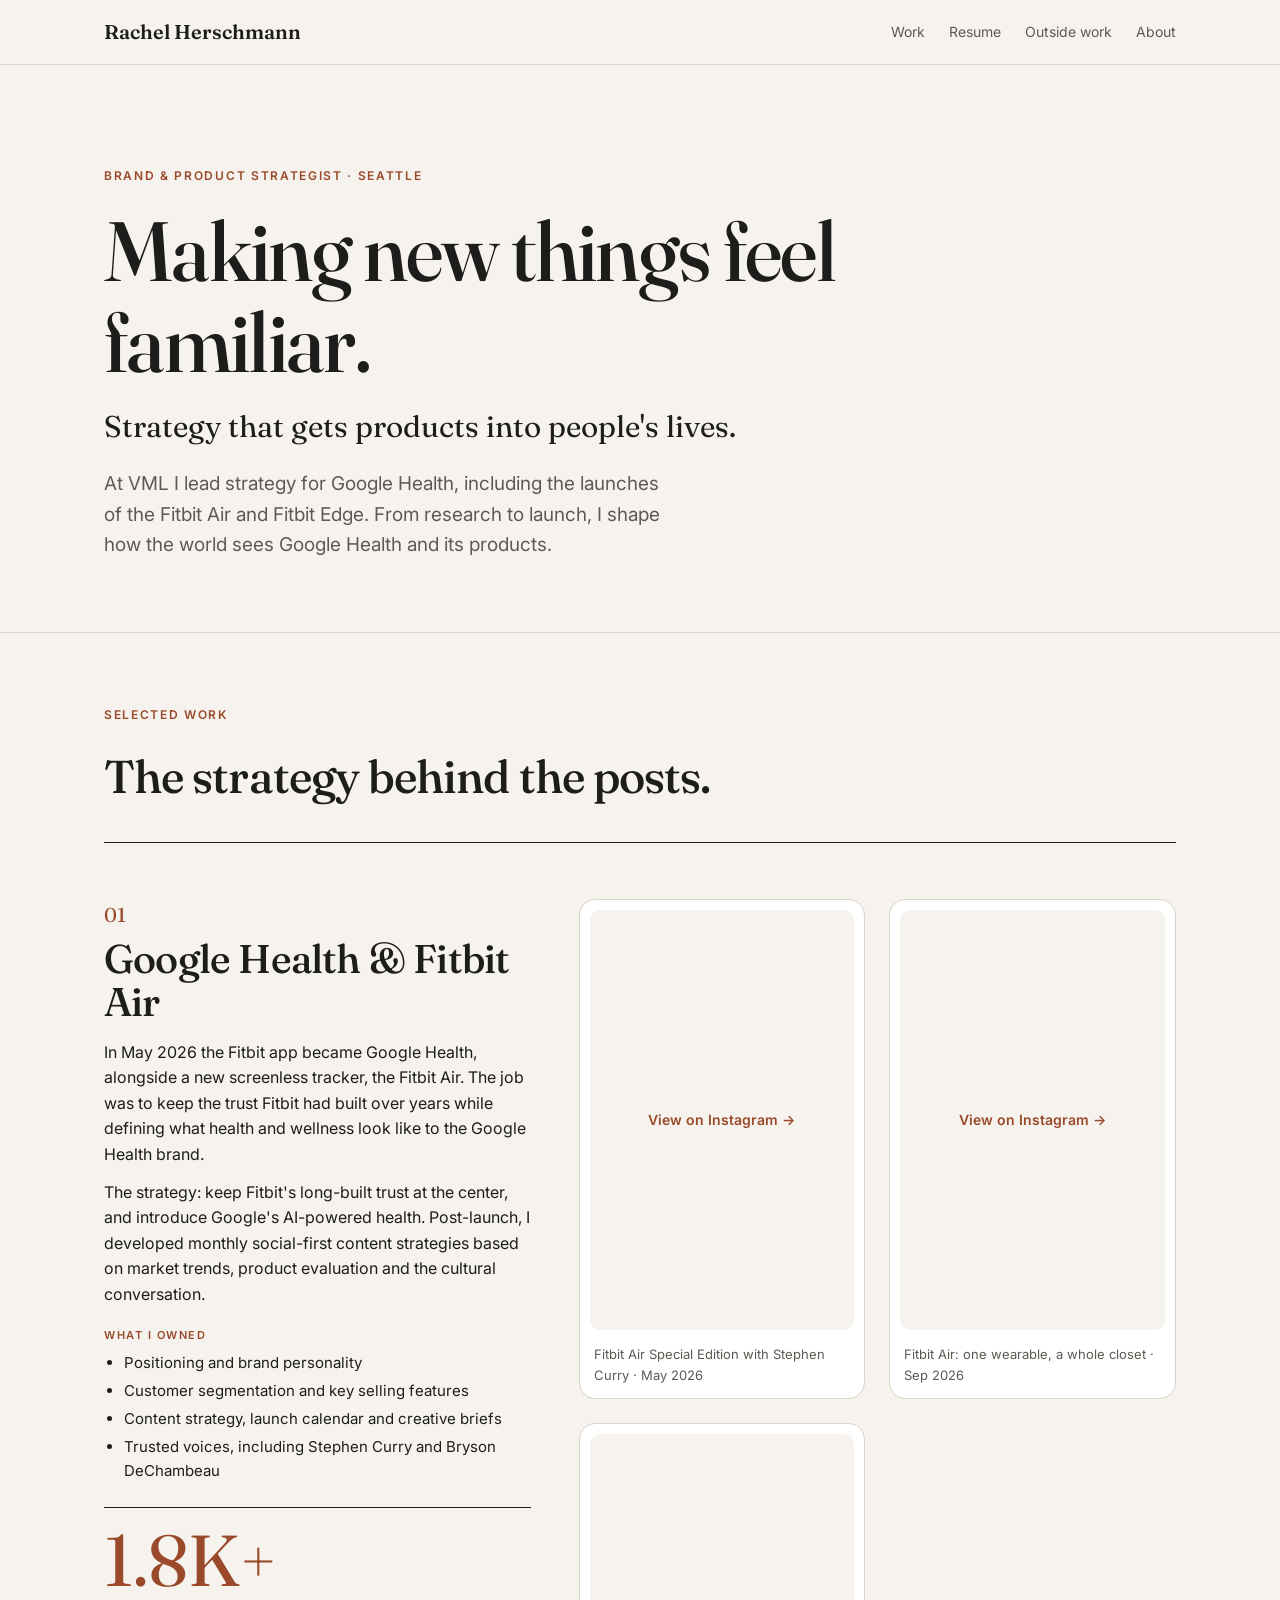
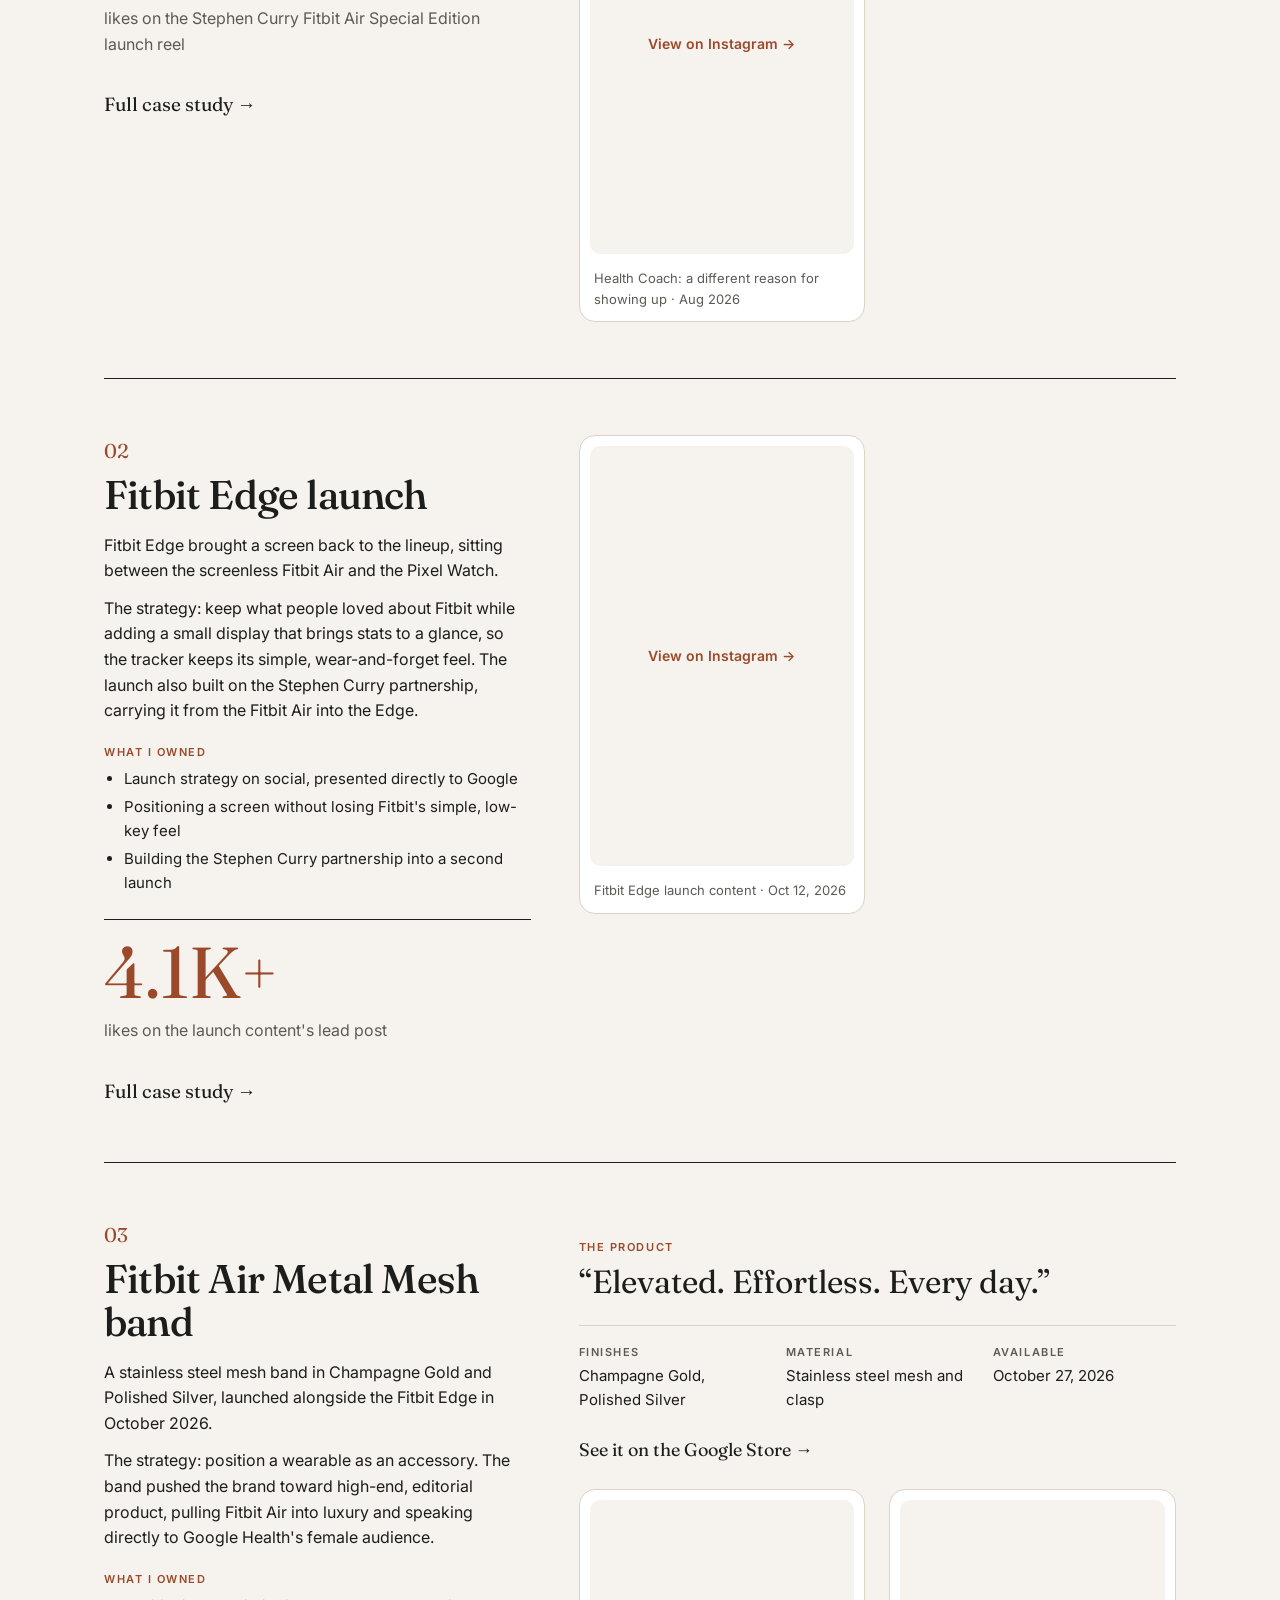
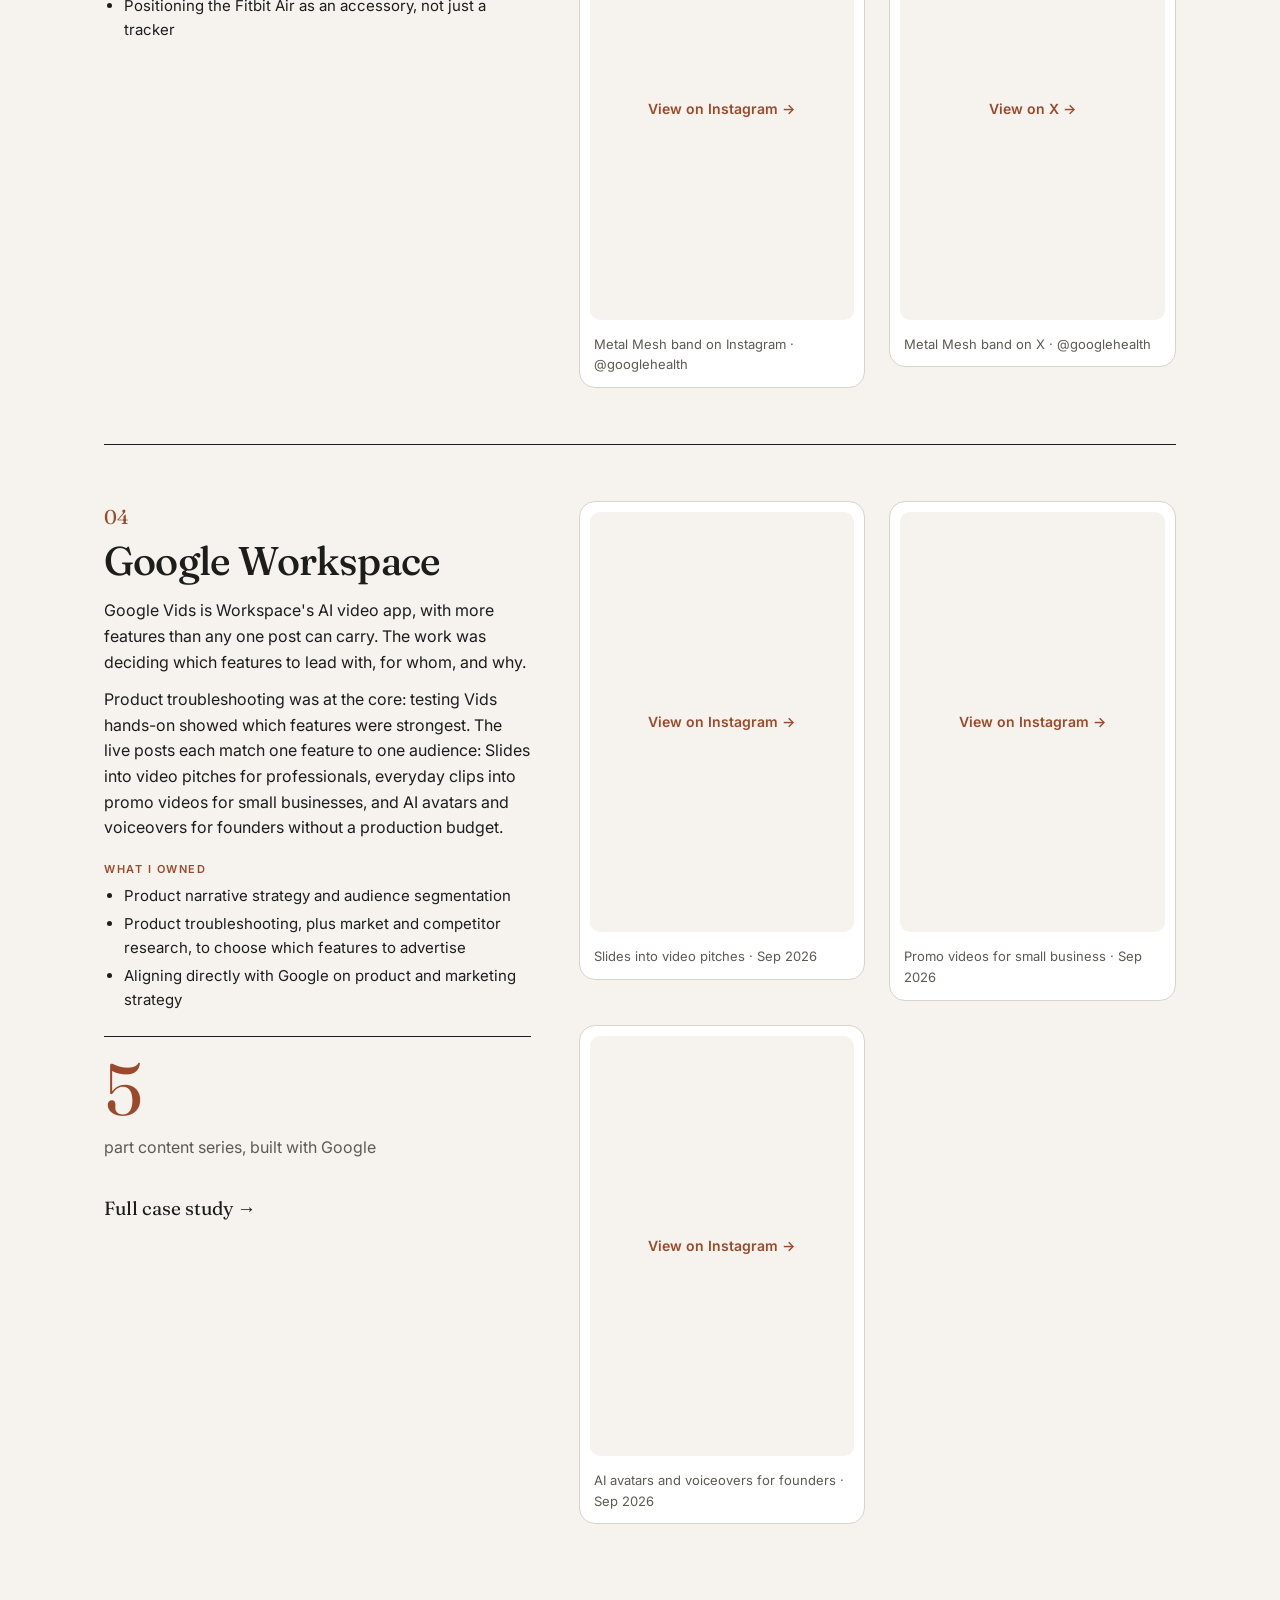
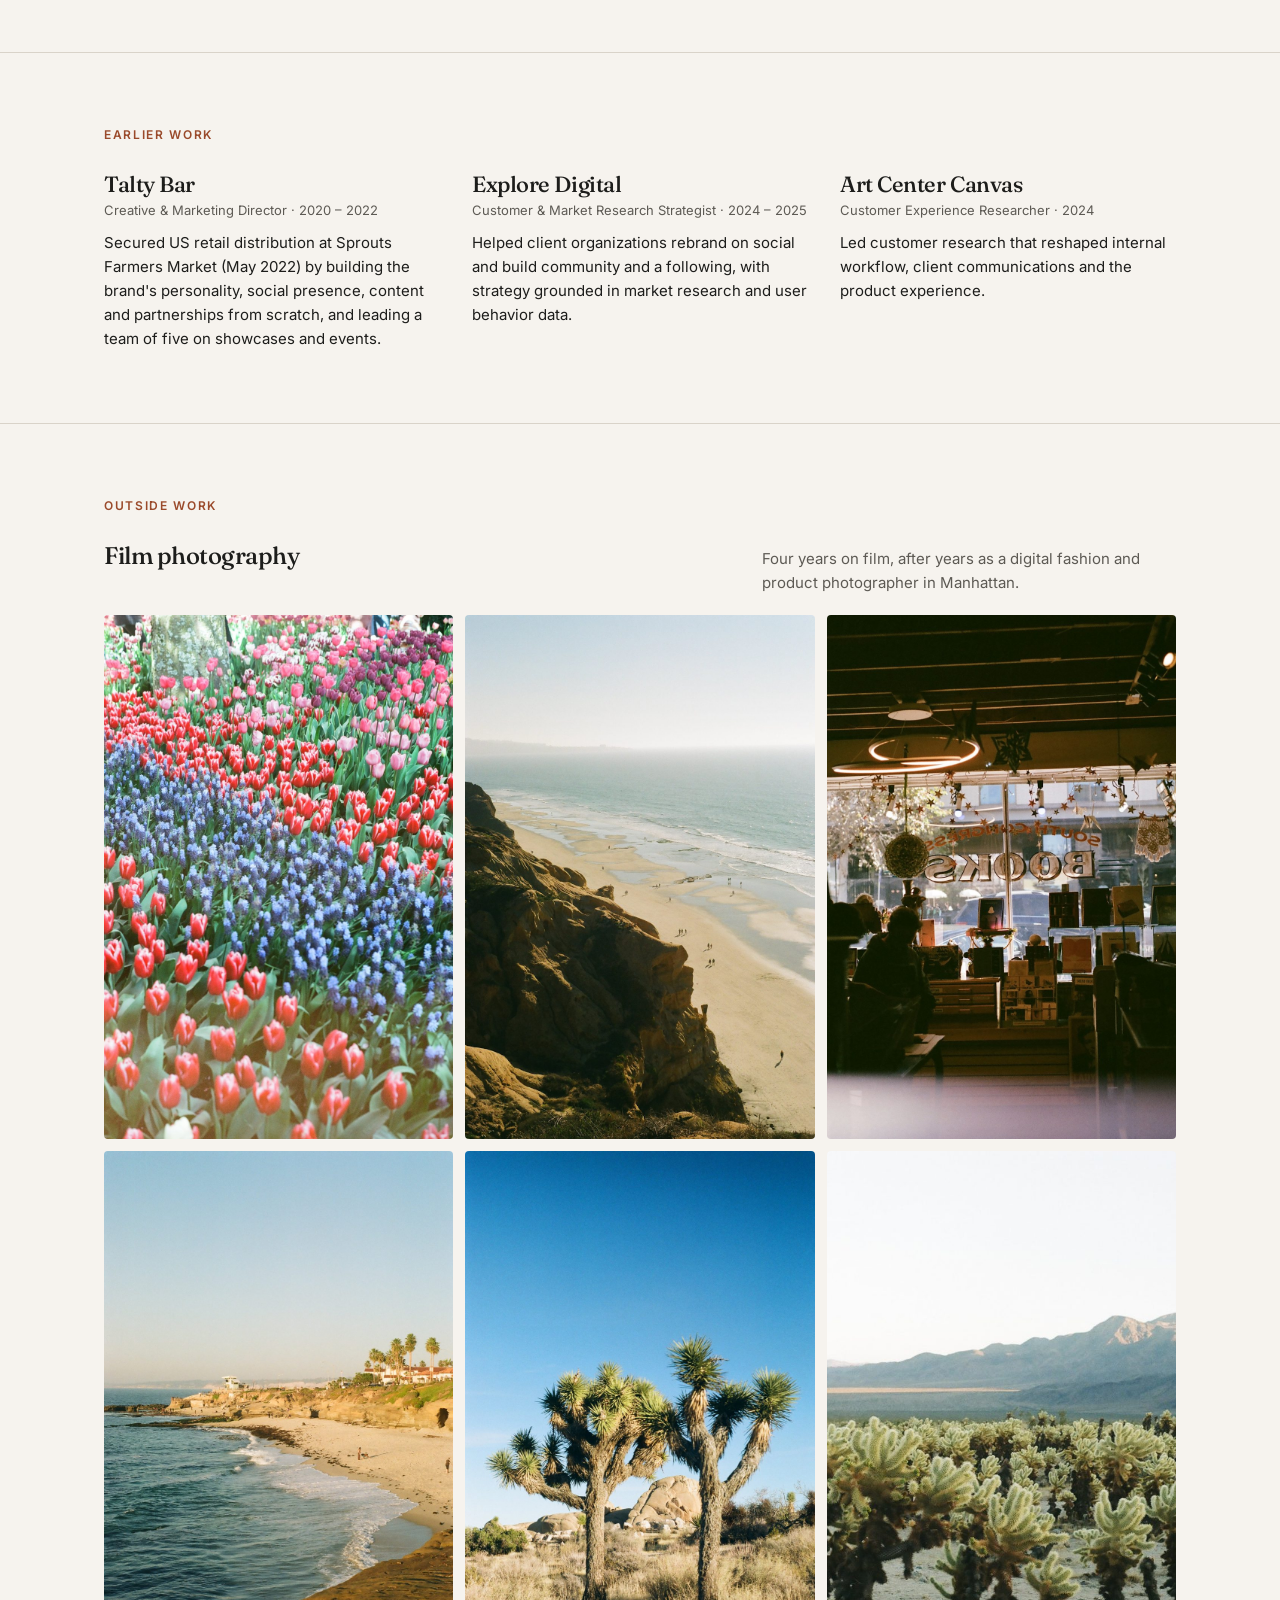
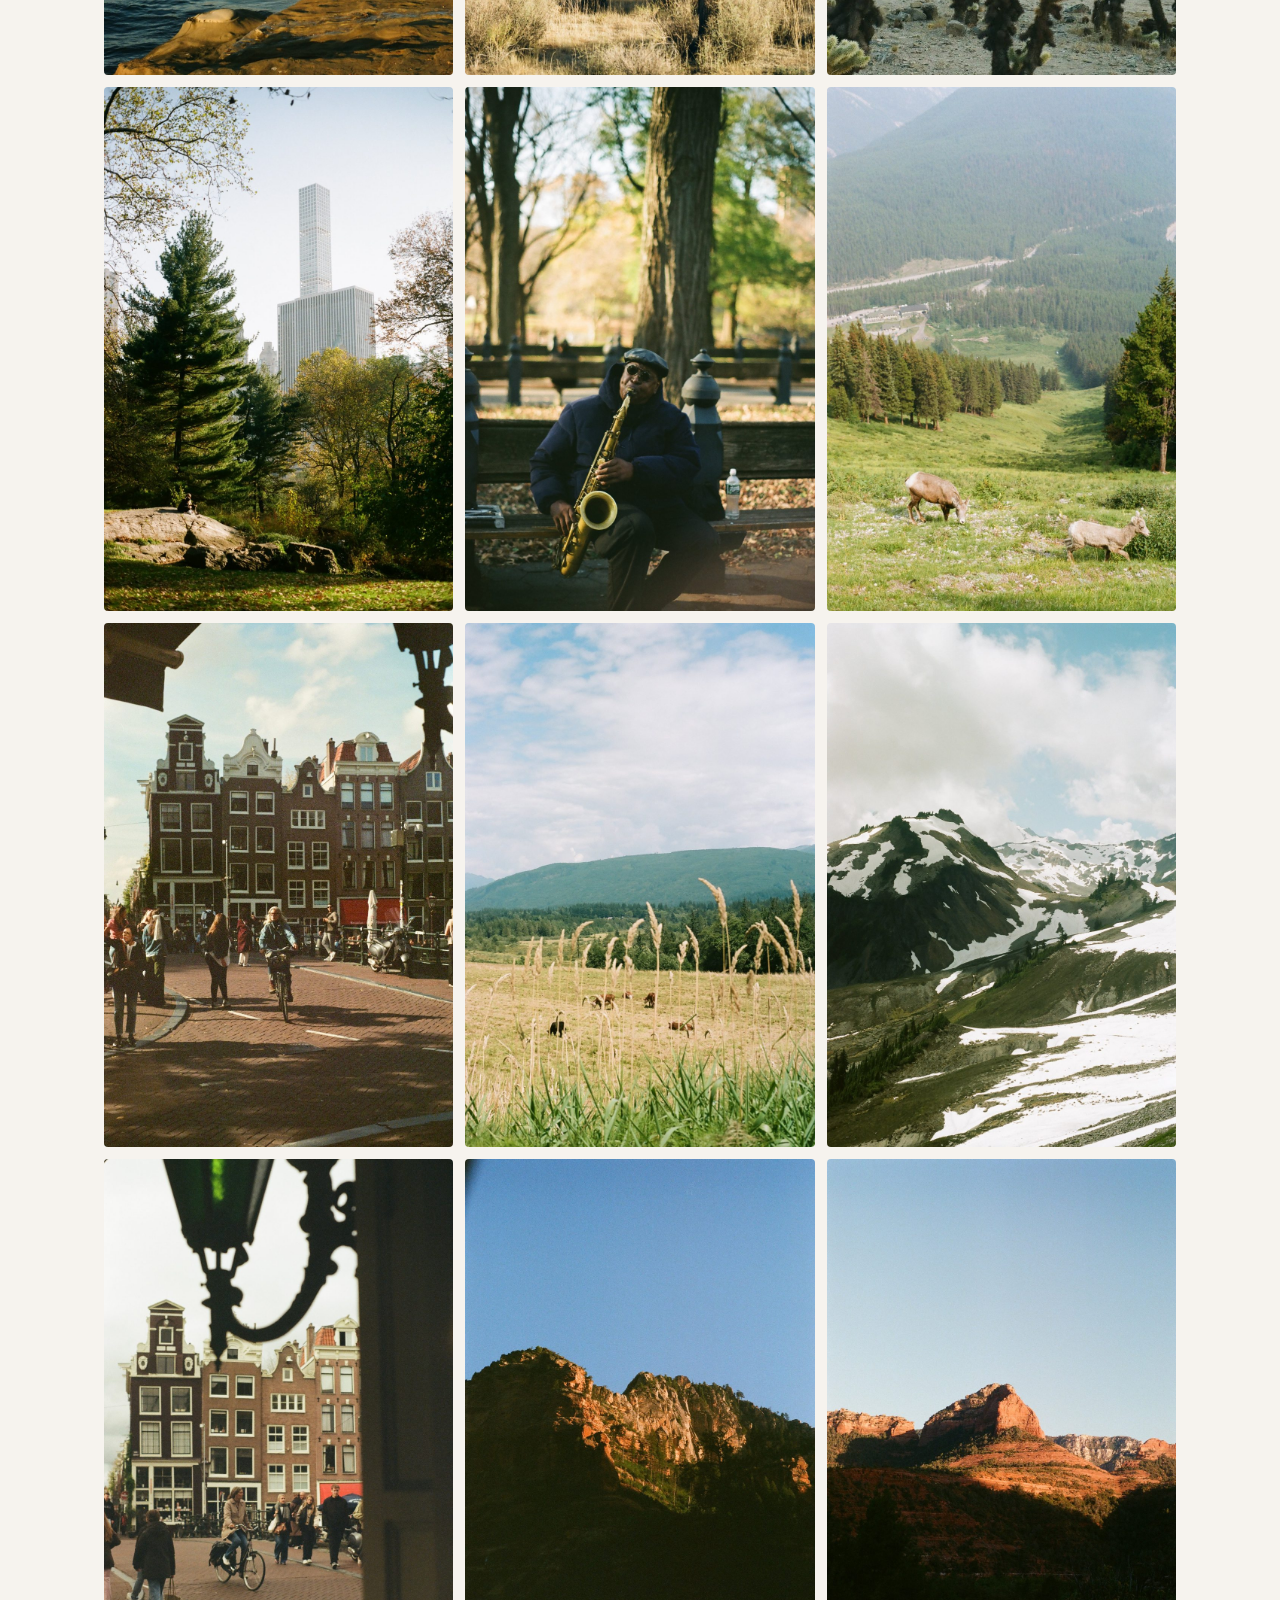
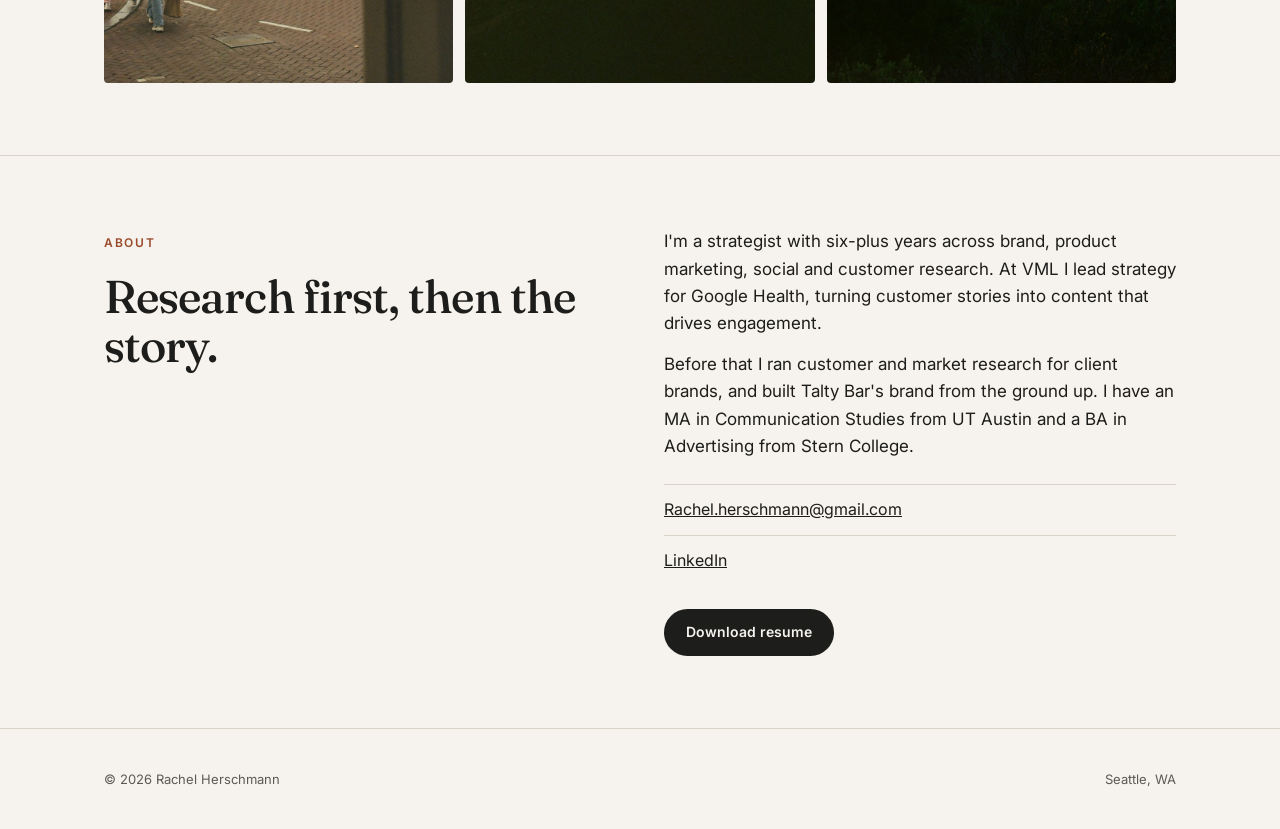
==== index.html @ f8780af4 "Publish portfolio site Co-Authored-By: Claude Opus 5.5 <noreply@anthropic.com> Claude-Session: https" ====
<!doctype html>
<html lang="en">
<head>
<meta charset="utf-8">
<meta name="viewport" content="width=device-width, initial-scale=1">
<title>Rachel Herschmann · Brand & Product Strategist</title>
<meta name="description" content="Rachel Herschmann is a brand and product strategist in Seattle. Selected work on Google Health, Fitbit and Google Workspace.">
<link rel="preconnect" href="https://fonts.googleapis.com">
<link rel="preconnect" href="https://fonts.gstatic.com" crossorigin>
<link href="https://fonts.googleapis.com/css2?family=Fraunces:opsz,wght@9..144,400;9..144,500;9..144,600&family=Inter:wght@400;500;600&display=swap" rel="stylesheet">
<link rel="stylesheet" href="assets/style.css">
</head>
<body>

<nav class="nav">
  <div class="wrap">
    <a class="name" href="./">Rachel Herschmann</a>
    <ul>
      <li><a href="#work">Work</a></li>
      <li><a href="resume.html">Resume</a></li>
      <li class="hide-sm"><a href="#outside">Outside work</a></li>
      <li><a href="#about">About</a></li>
    </ul>
  </div>
</nav>

<header class="hero">
  <div class="wrap">
    <span class="kicker">Brand &amp; Product Strategist · Seattle</span>
    <h1>Making new things feel familiar.</h1>
    <p class="sub">Strategy that gets products into people's lives.</p>
    <p>At VML I lead strategy for Google Health, including the launches of the Fitbit Air and Fitbit Edge. From research to launch, I shape how the world sees Google Health and its products.</p>
  </div>
</header>

<section class="section" id="work">
  <div class="wrap">
    <span class="kicker">Selected work</span>
    <h2 class="work-h">The strategy behind the posts.</h2>
    <article class="show">
      <div class="show-text">
        <span class="num">01</span>
        <h3>Google Health &amp; Fitbit Air</h3>
        <p>In May 2026 the Fitbit app became Google Health, alongside a new screenless tracker, the Fitbit Air. The job was to keep the trust Fitbit had built over years while defining what health and wellness look like to the Google Health brand.</p><p>The strategy: keep Fitbit's long-built trust at the center, and introduce Google's AI-powered health. Post-launch, I developed monthly social-first content strategies based on market trends, product evaluation and the cultural conversation.</p>
        <span class="kicker sm">What I owned</span>
        <ul><li>Positioning and brand personality</li><li>Customer segmentation and key selling features</li><li>Content strategy, launch calendar and creative briefs</li><li>Trusted voices, including Stephen Curry and Bryson DeChambeau</li></ul>
        <div class="stat"><div class="big">1.8K+</div><p>likes on the Stephen Curry Fitbit Air Special Edition launch reel</p></div>
        <a class="more" href="work/google-health-fitbit-air.html">Full case study →</a>
      </div>
      <div class="posts"><figure><blockquote class="instagram-media" data-instgrm-permalink="https://www.instagram.com/reel/DYPsg0jRcpA/" data-instgrm-version="14"><a href="https://www.instagram.com/reel/DYPsg0jRcpA/">View on Instagram</a></blockquote><figcaption>Fitbit Air Special Edition with Stephen Curry · May 2026</figcaption></figure><figure><blockquote class="instagram-media" data-instgrm-permalink="https://www.instagram.com/p/Ddt1WCjs_gm/" data-instgrm-version="14"><a href="https://www.instagram.com/p/Ddt1WCjs_gm/">View on Instagram</a></blockquote><figcaption>Fitbit Air: one wearable, a whole closet · Sep 2026</figcaption></figure><figure><blockquote class="instagram-media" data-instgrm-permalink="https://www.instagram.com/p/DcL3rE6xNIR/" data-instgrm-version="14"><a href="https://www.instagram.com/p/DcL3rE6xNIR/">View on Instagram</a></blockquote><figcaption>Health Coach: a different reason for showing up · Aug 2026</figcaption></figure></div>
    </article>
    <article class="show">
      <div class="show-text">
        <span class="num">02</span>
        <h3>Fitbit Edge launch</h3>
        <p>Fitbit Edge brought a screen back to the lineup, sitting between the screenless Fitbit Air and the Pixel Watch.</p><p>The strategy: keep what people loved about Fitbit while adding a small display that brings stats to a glance, so the tracker keeps its simple, wear-and-forget feel. The launch also built on the Stephen Curry partnership, carrying it from the Fitbit Air into the Edge.</p>
        <span class="kicker sm">What I owned</span>
        <ul><li>Launch strategy on social, presented directly to Google</li><li>Positioning a screen without losing Fitbit's simple, low-key feel</li><li>Building the Stephen Curry partnership into a second launch</li></ul>
        <div class="stat"><div class="big">4.1K+</div><p>likes on the launch content's lead post</p></div>
        <a class="more" href="work/fitbit-edge.html">Full case study →</a>
      </div>
      <div class="posts"><figure><blockquote class="instagram-media" data-instgrm-permalink="https://www.instagram.com/p/DeZoM1LhK7k/" data-instgrm-version="14"><a href="https://www.instagram.com/p/DeZoM1LhK7k/">View on Instagram</a></blockquote><figcaption>Fitbit Edge launch content · Oct 12, 2026</figcaption></figure></div>
    </article>
    <article class="show">
      <div class="show-text">
        <span class="num">03</span>
        <h3>Fitbit Air Metal Mesh band</h3>
        <p>A stainless steel mesh band in Champagne Gold and Polished Silver, launched alongside the Fitbit Edge in October 2026.</p>
        <p>The strategy: position a wearable as an accessory. The band pushed the brand toward high-end, editorial product, pulling Fitbit Air into luxury and speaking directly to Google Health's female audience.</p>
        <span class="kicker sm">What I owned</span>
        <ul><li>Positioning the Fitbit Air as an accessory, not just a tracker</li></ul>
      </div>
      <div class="mesh-right">
      <div class="product-card plain">
        <span class="kicker sm">The product</span>
        <p class="tagline">&ldquo;Elevated. Effortless. Every day.&rdquo;</p>
        <dl>
          <div><dt>Finishes</dt><dd>Champagne Gold, Polished Silver</dd></div>
          <div><dt>Material</dt><dd>Stainless steel mesh and clasp</dd></div>
          <div><dt>Available</dt><dd>October 27, 2026</dd></div>
        </dl>
        <a class="more" href="https://store.google.com/us/product/google_fitbit_air_metal_mesh_band?hl=en-US">See it on the Google Store →</a>
      </div>
      <div class="posts">
        <figure><blockquote class="instagram-media" data-instgrm-permalink="https://www.instagram.com/p/DfIZgrBkp7f/" data-instgrm-version="14"><a href="https://www.instagram.com/p/DfIZgrBkp7f/">View on Instagram</a></blockquote><figcaption>Metal Mesh band on Instagram · @googlehealth</figcaption></figure>
        <figure class="x-post"><blockquote class="twitter-tweet" data-dnt="true"><a href="https://x.com/googlehealth/status/2116259675586850820">View on X</a></blockquote><figcaption>Metal Mesh band on X · @googlehealth</figcaption></figure>
      </div>
    </div>
    </article>
    <article class="show">
      <div class="show-text">
        <span class="num">04</span>
        <h3>Google Workspace</h3>
        <p>Google Vids is Workspace's AI video app, with more features than any one post can carry. The work was deciding which features to lead with, for whom, and why.</p><p>Product troubleshooting was at the core: testing Vids hands-on showed which features were strongest. The live posts each match one feature to one audience: Slides into video pitches for professionals, everyday clips into promo videos for small businesses, and AI avatars and voiceovers for founders without a production budget.</p>
        <span class="kicker sm">What I owned</span>
        <ul><li>Product narrative strategy and audience segmentation</li><li>Product troubleshooting, plus market and competitor research, to choose which features to advertise</li><li>Aligning directly with Google on product and marketing strategy</li></ul>
        <div class="stat"><div class="big">5</div><p>part content series, built with Google</p></div>
        <a class="more" href="work/google-vids.html">Full case study →</a>
      </div>
      <div class="posts"><figure><blockquote class="instagram-media" data-instgrm-permalink="https://www.instagram.com/p/DdHE3JekQsj/" data-instgrm-version="14"><a href="https://www.instagram.com/p/DdHE3JekQsj/">View on Instagram</a></blockquote><figcaption>Slides into video pitches · Sep 2026</figcaption></figure><figure><blockquote class="instagram-media" data-instgrm-permalink="https://www.instagram.com/p/DdRoKXBD9rz/" data-instgrm-version="14"><a href="https://www.instagram.com/p/DdRoKXBD9rz/">View on Instagram</a></blockquote><figcaption>Promo videos for small business · Sep 2026</figcaption></figure><figure><blockquote class="instagram-media" data-instgrm-permalink="https://www.instagram.com/p/Ddk-xUKgem8/" data-instgrm-version="14"><a href="https://www.instagram.com/p/Ddk-xUKgem8/">View on Instagram</a></blockquote><figcaption>AI avatars and voiceovers for founders · Sep 2026</figcaption></figure></div>
    </article>
  </div>
</section>

<section class="section">
  <div class="wrap">
    <span class="kicker">Earlier work</span>
    <div class="earlier">
      <div>
        <h3>Talty Bar</h3>
        <div class="when">Creative &amp; Marketing Director · 2020 – 2022</div>
        <p>Secured US retail distribution at Sprouts Farmers Market (May 2022) by building the brand's personality, social presence, content and partnerships from scratch, and leading a team of five on showcases and events.</p>
      </div>
      <div>
        <h3>Explore Digital</h3>
        <div class="when">Customer &amp; Market Research Strategist · 2024 – 2025</div>
        <p>Helped client organizations rebrand on social and build community and a following, with strategy grounded in market research and user behavior data.</p>
      </div>
      <div>
        <h3>Art Center Canvas</h3>
        <div class="when">Customer Experience Researcher · 2024</div>
        <p>Led customer research that reshaped internal workflow, client communications and the product experience.</p>
      </div>
    </div>
  </div>
</section>

<section class="section" id="outside">
  <div class="wrap">
    <span class="kicker">Outside work</span>
    <div class="film">
      <div class="film-head">
        <h3>Film photography</h3>
        <p>Four years on film, after years as a digital fashion and product photographer in Manhattan.</p>
      </div>
      <div class="film-grid"><figure class="film-shot"><img src="assets/film/film-01.jpg" alt="Red tulips and blue grape hyacinths in a spring garden" loading="lazy"></figure><figure class="film-shot"><img src="assets/film/film-02.jpg" alt="Sandstone cliffs above a long beach at low tide" loading="lazy"></figure><figure class="film-shot"><img src="assets/film/film-03.jpg" alt="Inside a bookstore looking out through its window lettering" loading="lazy"></figure><figure class="film-shot"><img src="assets/film/film-04.jpg" alt="Golden-hour cove with palm trees along the coast" loading="lazy"></figure><figure class="film-shot"><img src="assets/film/film-05.jpg" alt="Two Joshua trees against a deep blue sky" loading="lazy"></figure><figure class="film-shot"><img src="assets/film/film-06.jpg" alt="A field of cholla cactus with desert mountains behind" loading="lazy"></figure><figure class="film-shot"><img src="assets/film/film-07.jpg" alt="A Central Park meadow with a skyscraper rising behind the trees" loading="lazy"></figure><figure class="film-shot"><img src="assets/film/film-08.jpg" alt="A saxophonist playing on a Central Park bench" loading="lazy"></figure><figure class="film-shot"><img src="assets/film/film-09.jpg" alt="Bighorn sheep grazing on a mountain slope above a valley" loading="lazy"></figure><figure class="film-shot"><img src="assets/film/film-11.jpg" alt="A cyclist riding past gabled canal houses on a sunny afternoon" loading="lazy"></figure><figure class="film-shot"><img src="assets/film/film-12.jpg" alt="Cows grazing in a summer field framed by tall grass" loading="lazy"></figure><figure class="film-shot"><img src="assets/film/film-14.jpg" alt="Snowfields and green slopes beneath drifting clouds in the mountains" loading="lazy"></figure><figure class="film-shot"><img src="assets/film/film-15.jpg" alt="Canal houses and a passing cyclist framed by an ornate street lamp" loading="lazy"></figure><figure class="film-shot"><img src="assets/film/film-16.jpg" alt="Red rock cliffs catching late sun above a shadowed canyon" loading="lazy"></figure><figure class="film-shot"><img src="assets/film/film-17.jpg" alt="A red sandstone butte glowing at golden hour" loading="lazy"></figure></div>
    </div>
    
  </div>
</section>

<section class="section" id="about">
  <div class="wrap about">
    <div>
      <span class="kicker">About</span>
      <h2 style="margin-top:16px">Research first, then the story.</h2>
    </div>
    <div>
      <p>I'm a strategist with six-plus years across brand, product marketing, social and customer research. At VML I lead strategy for Google Health, turning customer stories into content that drives engagement.</p>
      <p>Before that I ran customer and market research for client brands, and built Talty Bar's brand from the ground up. I have an MA in Communication Studies from UT Austin and a BA in Advertising from Stern College.</p>
      <ul class="contact-list" style="margin-top:24px">
        <li><a href="mailto:Rachel.herschmann@gmail.com">Rachel.herschmann@gmail.com</a></li>
        <li><a href="https://www.linkedin.com/in/rachelherschmann/">LinkedIn</a></li>
      </ul>
      <a class="btn" href="assets/Rachel-Herschmann-Resume.pdf">Download resume</a>
    </div>
  </div>
</section>

<footer>
  <div class="wrap"><span>© 2026 Rachel Herschmann</span><span>Seattle, WA</span></div>
</footer>

<script async src="https://www.instagram.com/embed.js"></script>
<script async src="https://platform.twitter.com/widgets.js" charset="utf-8"></script>
</body>
</html>
---- assets/style.css ----
:root {
  --paper: #f6f3ee;
  --ink: #1d1d1b;
  --muted: #5d5a54;
  --line: #d9d3c9;
  --accent: #9a4a2b;
  --serif: "Fraunces", Georgia, serif;
  --sans: "Inter", -apple-system, Helvetica, Arial, sans-serif;
  --wrap: 1120px;
}

* { box-sizing: border-box; margin: 0; padding: 0; }
html { -webkit-text-size-adjust: 100%; }
body { background: var(--paper); color: var(--ink); font-family: var(--sans); font-size: 17px; line-height: 1.6; }
a { color: inherit; }
img { max-width: 100%; display: block; }

.wrap { max-width: var(--wrap); margin: 0 auto; padding: 0 24px; }

/* Draft markers: numbers still to come. Remove before publishing. */
mark.todo { background: #ffe3a3; color: var(--ink); padding: 0 4px; border-radius: 3px; font-family: var(--sans); font-size: 0.85em; }

/* Nav */
.nav { border-bottom: 1px solid var(--line); }
.nav .wrap { display: flex; justify-content: space-between; align-items: center; height: 64px; }
.nav .name { font-family: var(--serif); font-weight: 600; font-size: 20px; text-decoration: none; }
.nav ul { display: flex; gap: 24px; list-style: none; font-size: 14px; }
.nav ul a { text-decoration: none; color: var(--muted); }
.nav ul a:hover { color: var(--ink); }

/* Type */
.kicker { font-size: 12px; font-weight: 600; letter-spacing: 0.14em; text-transform: uppercase; color: var(--accent); }
h1, h2, h3 { font-family: var(--serif); font-weight: 500; letter-spacing: -0.02em; line-height: 1.08; }
h1 { font-size: clamp(40px, 7vw, 84px); }
h2 { font-size: clamp(30px, 4vw, 46px); }
h3 { font-size: 24px; }

/* Home hero */
.hero { padding: 96px 0 72px; border-bottom: 1px solid var(--line); }
.hero h1 { max-width: 15ch; margin-top: 18px; }
.hero p { max-width: 560px; margin-top: 24px; font-size: 19px; color: var(--muted); }

/* Project list */
.section { padding: 72px 0; border-bottom: 1px solid var(--line); }
.section > .wrap > .kicker { display: block; margin-bottom: 28px; }
.projects { list-style: none; }
.project { border-top: 1px solid var(--ink); }
.project a { display: grid; grid-template-columns: 64px 1fr 1fr; gap: 24px; padding: 32px 0 40px; text-decoration: none; }
.project .num { font-family: var(--serif); font-size: 20px; color: var(--accent); }
.project h3 { font-size: clamp(28px, 3.4vw, 40px); }
.project .meta { color: var(--muted); font-size: 15px; }
.project .meta strong { display: block; color: var(--ink); font-size: 17px; font-weight: 600; margin-bottom: 6px; }
.project a:hover h3 { color: var(--accent); }

/* Earlier work */
.earlier { display: grid; grid-template-columns: repeat(3, 1fr); gap: 32px; }
.earlier h3 { font-size: 22px; margin-bottom: 4px; }
.earlier .when { font-size: 13px; color: var(--muted); margin-bottom: 10px; }
.earlier p { font-size: 15px; }

/* Outside work */
.outside { display: grid; grid-template-columns: 1fr 1fr; gap: 40px; }
.tiles { display: grid; grid-template-columns: repeat(3, 1fr); gap: 8px; margin-top: 16px; }
.tile { aspect-ratio: 4 / 5; background: #e7e1d7; display: flex; align-items: center; justify-content: center; font-size: 12px; color: var(--muted); text-align: center; padding: 8px; }
.outside p { color: var(--muted); font-size: 15px; margin-top: 6px; }

/* About */
.about { display: grid; grid-template-columns: 1fr 1fr; gap: 48px; }
.about p + p { margin-top: 14px; }
.contact-list { list-style: none; font-size: 16px; }
.contact-list li { padding: 12px 0; border-top: 1px solid var(--line); }
.btn { display: inline-block; margin-top: 24px; padding: 12px 22px; background: var(--ink); color: var(--paper); text-decoration: none; font-size: 14px; font-weight: 600; border-radius: 999px; }
.btn:hover { background: var(--accent); }

/* Case study */
.cs-hero { padding: 80px 0 56px; border-bottom: 1px solid var(--line); }
.cs-hero h1 { font-size: clamp(38px, 6vw, 72px); max-width: 18ch; margin-top: 16px; }
.cs-hero .dek { font-family: var(--serif); font-size: clamp(20px, 2.2vw, 26px); color: var(--muted); max-width: 32ch; margin-top: 20px; line-height: 1.3; }
.facts { display: grid; grid-template-columns: repeat(3, 1fr); gap: 24px; margin-top: 48px; padding-top: 20px; border-top: 1px solid var(--ink); font-size: 14px; }
.facts dt { font-size: 11px; font-weight: 600; letter-spacing: 0.14em; text-transform: uppercase; color: var(--muted); margin-bottom: 4px; }

.stats { display: grid; grid-template-columns: repeat(2, 1fr); gap: 24px; }
.stat { border-top: 1px solid var(--ink); padding-top: 16px; }
.stat .big { font-family: var(--serif); font-size: clamp(48px, 6vw, 72px); line-height: 1; color: var(--accent); }
.stat p { margin-top: 10px; font-size: 15px; color: var(--muted); }

.cs-block { display: grid; grid-template-columns: 220px 1fr; gap: 40px; padding: 48px 0; border-bottom: 1px solid var(--line); }
.cs-block:last-child { border-bottom: 0; }
.cs-block .body { max-width: 680px; }
.cs-block .body p + p { margin-top: 14px; }
.cs-block ul { padding-left: 20px; }
.cs-block li { margin: 6px 0; }

.posts { display: grid; grid-template-columns: repeat(auto-fill, minmax(300px, 1fr)); gap: 24px; align-items: start; }
.posts blockquote.instagram-media { min-width: 0 !important; width: 100% !important; margin: 0 !important; }
.posts figcaption { font-size: 13px; color: var(--muted); margin-top: 8px; }

.next { display: flex; justify-content: space-between; gap: 24px; padding: 48px 0 72px; font-family: var(--serif); font-size: 22px; }
.next a { text-decoration: none; }
.next a:hover { color: var(--accent); }

footer { padding: 40px 0; font-size: 13px; color: var(--muted); }
footer .wrap { display: flex; justify-content: space-between; gap: 16px; flex-wrap: wrap; }

/* Phone */
@media (max-width: 760px) {
  body { font-size: 16px; }
  .wrap { padding: 0 16px; }
  .nav ul { gap: 14px; font-size: 13px; }
  .nav ul li.hide-sm { display: none; }
  .hero { padding: 56px 0 48px; }
  .section { padding: 48px 0; }
  .project a { grid-template-columns: 1fr; gap: 10px; padding: 24px 0 28px; }
  .earlier, .outside, .about, .facts, .stats { grid-template-columns: 1fr; }
  .cs-block { grid-template-columns: 1fr; gap: 12px; padding: 36px 0; }
  .posts { grid-template-columns: 1fr; }
}
.stat .big mark.todo { font-size: 16px; vertical-align: middle; }
.hero .sub { font-family: var(--serif); font-size: clamp(22px, 2.6vw, 30px); color: var(--ink); margin-top: 20px; max-width: none; line-height: 1.25; }

/* Resume on the home page */
.resume { display: grid; grid-template-columns: 260px 1fr; gap: 48px; }
.r-side h2 { margin-top: 16px; }
.r-side { position: sticky; top: 24px; align-self: start; }
.r-dl { display: flex; flex-direction: column; align-items: flex-start; gap: 10px; margin-top: 8px; }
.r-dl .btn { margin-top: 12px; }
.btn-ghost { background: transparent; color: var(--ink); border: 1px solid var(--ink); }
.btn-ghost:hover { color: var(--paper); }
.r-body { max-width: 720px; font-size: 16px; }
.r-job { padding: 20px 0; border-top: 1px solid var(--line); }
.r-job:first-child { border-top: 1px solid var(--ink); padding-top: 18px; }
.r-head { display: flex; justify-content: space-between; align-items: baseline; gap: 16px; flex-wrap: wrap; }
.r-head .org { font-family: var(--serif); font-weight: 600; font-size: 21px; }
.r-head .dates { font-size: 14px; color: var(--muted); white-space: nowrap; }
.r-lede { color: var(--muted); margin: 4px 0 8px; font-size: 15px; }
.r-body ul { padding-left: 20px; margin-top: 8px; }
.r-body li { margin: 8px 0; }
.r-earlier { padding-top: 16px; border-top: 1px solid var(--line); font-size: 15px; color: var(--muted); }
.r-h { font-family: var(--sans); font-size: 12px; font-weight: 600; letter-spacing: 0.14em; text-transform: uppercase; color: var(--accent); margin: 36px 0 12px; }
.r-body .skills p, .r-body > p { font-size: 15px; margin: 6px 0; }

/* Work showcase: strategy beside the posts */
.work-h { margin-bottom: 8px; }
.show { display: grid; grid-template-columns: 5fr 7fr; gap: 48px; padding: 56px 0; border-top: 1px solid var(--ink); margin-top: 40px; }
.show + .show { margin-top: 0; }
.show-text { position: sticky; top: 24px; align-self: start; }
.show-text .num { font-family: var(--serif); font-size: 20px; color: var(--accent); }
.show-text h3 { font-size: clamp(28px, 3.4vw, 40px); margin: 6px 0 16px; }
.show-text p { font-size: 16px; margin-bottom: 12px; }
.kicker.sm { display: block; font-size: 11px; margin: 20px 0 6px; }
.show-text ul { padding-left: 20px; font-size: 15px; }
.show-text li { margin: 4px 0; }
.show-text .stat { margin-top: 24px; }
.show-text .more { display: inline-block; margin-top: 20px; font-family: var(--serif); font-size: 19px; text-decoration: none; }
.show-text .more:hover { color: var(--accent); }
.show .posts { grid-template-columns: repeat(auto-fill, minmax(260px, 1fr)); }

@media (max-width: 760px) {
  .resume, .show { grid-template-columns: 1fr; gap: 24px; }
  .r-side, .show-text { position: static; }
  .show { padding: 40px 0; }
}

/* Instagram embeds: framed to match the site */
.posts figure { background: #fff; border: 1px solid var(--line); border-radius: 16px; padding: 10px; }
.posts blockquote.instagram-media { background: var(--paper) !important; border: 0 !important; border-radius: 10px !important; box-shadow: none !important; min-height: 420px; display: flex !important; align-items: center; justify-content: center; padding: 24px !important; }
.posts blockquote.instagram-media a { font-size: 14px; font-weight: 600; color: var(--accent); text-decoration: none; }
.posts blockquote.instagram-media a::after { content: " →"; }
.posts iframe.instagram-media { border: 0 !important; border-radius: 10px !important; box-shadow: none !important; min-width: 0 !important; width: 100% !important; margin: 0 !important; }
.posts figcaption { padding: 6px 4px 2px; }
.show .posts { grid-template-columns: repeat(auto-fill, minmax(280px, 1fr)); }

/* Product card (used when no published posts yet) */
.product-card { background: #fff; border: 1px solid var(--line); border-radius: 16px; padding: 32px; align-self: start; }
.product-card .tagline { font-family: var(--serif); font-size: clamp(24px, 2.6vw, 32px); line-height: 1.2; margin: 6px 0 24px; }
.product-card dl { display: grid; grid-template-columns: 1fr 1fr; gap: 16px 24px; border-top: 1px solid var(--line); padding-top: 18px; }
.product-card dt { font-size: 11px; font-weight: 600; letter-spacing: 0.14em; text-transform: uppercase; color: var(--muted); margin-bottom: 2px; }
.product-card dd { font-size: 15px; }
.product-card .more { display: inline-block; margin-top: 24px; font-family: var(--serif); font-size: 18px; text-decoration: none; }
.product-card .more:hover { color: var(--accent); }
@media (max-width: 760px) { .product-card { padding: 24px; } .product-card dl { grid-template-columns: 1fr; } }

/* X (Twitter) embeds, framed like the Instagram ones */
.posts blockquote.twitter-tweet { background: var(--paper); border-radius: 10px; min-height: 420px; margin: 0; padding: 24px; display: flex; align-items: center; justify-content: center; }
.posts blockquote.twitter-tweet a { font-size: 14px; font-weight: 600; color: var(--accent); text-decoration: none; }
.posts blockquote.twitter-tweet a::after { content: " →"; }
.posts .twitter-tweet-rendered { margin: 0 !important; width: 100% !important; max-width: none !important; }

.show-text .show-tagline { font-family: var(--serif); font-size: clamp(20px, 2.2vw, 26px); line-height: 1.25; color: var(--accent); margin: -6px 0 18px; }

.mesh-right { display: flex; flex-direction: column; gap: 24px; }
.mesh-right .product-card { align-self: stretch; }

.product-card.plain { background: none; border: 0; border-radius: 0; padding: 0; }
.product-card.plain dl { grid-template-columns: repeat(3, 1fr); }
@media (max-width: 760px) { .product-card.plain dl { grid-template-columns: 1fr; } }

/* Film photography */
.film-head { display: flex; justify-content: space-between; align-items: baseline; gap: 24px; flex-wrap: wrap; margin-bottom: 20px; }
.film-head p { color: var(--muted); font-size: 15px; max-width: 46ch; }
.film-grid { display: grid; grid-template-columns: repeat(3, 1fr); gap: 12px; }
.film-shot { margin: 0; aspect-ratio: 2 / 3; overflow: hidden; background: #e7e1d7; border-radius: 4px; }
.film-shot img { width: 100%; height: 100%; object-fit: cover; transition: transform .4s ease; }
.film-shot:hover img { transform: scale(1.03); }
.ceramics { margin-top: 56px; max-width: 560px; }
.ceramics p { color: var(--muted); font-size: 15px; margin-top: 6px; }
@media (max-width: 760px) { .film-grid { grid-template-columns: repeat(2, 1fr); gap: 8px; } }
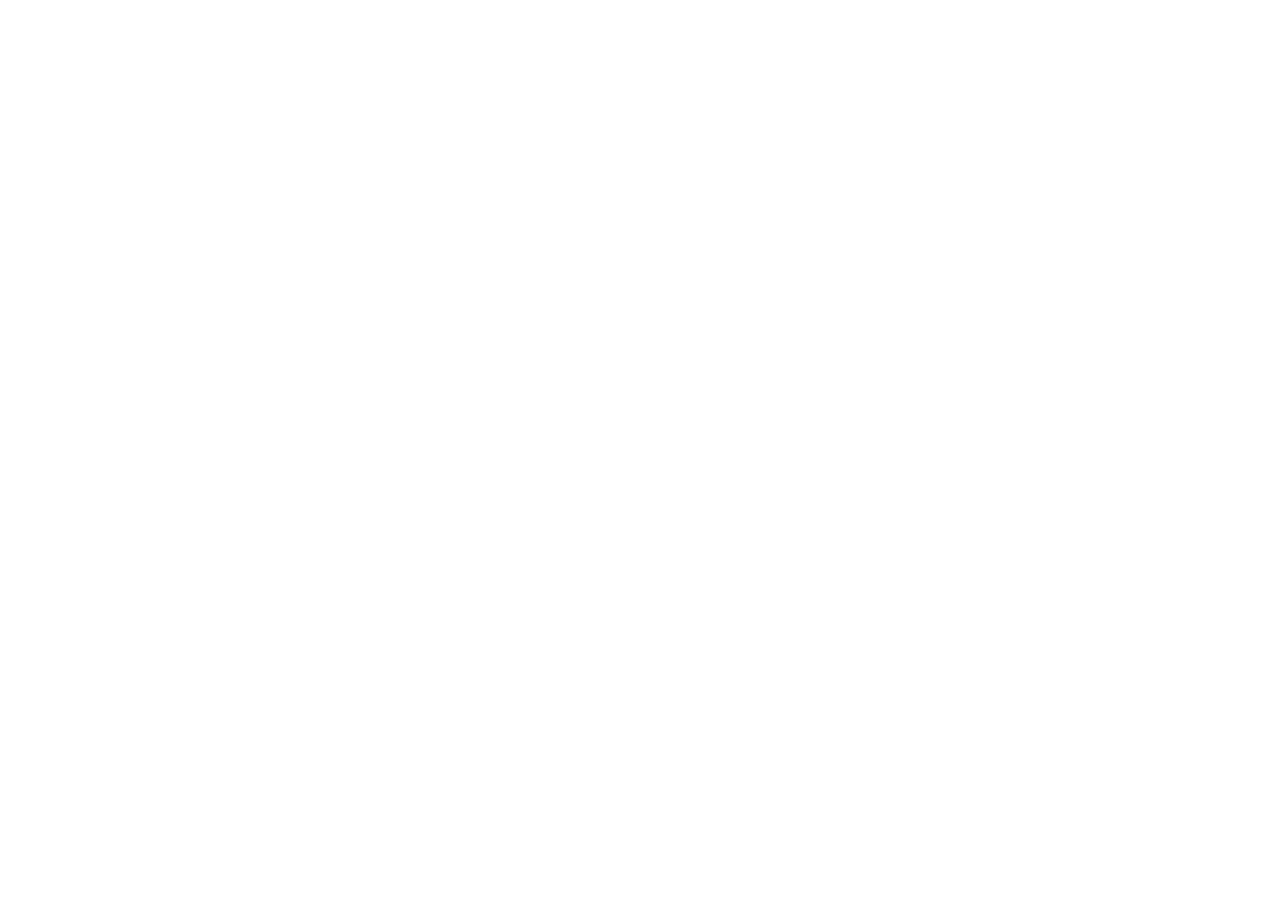
==== commit 7f331b79: "Send the old GitHub Pages address to rachelherschmann.com" ====
--- a/index.html
+++ b/index.html
@@ -2,166 +2,13 @@
 <html lang="en">
 <head>
 <meta charset="utf-8">
-<meta name="viewport" content="width=device-width, initial-scale=1">
-<title>Rachel Herschmann · Brand & Product Strategist</title>
-<meta name="description" content="Rachel Herschmann is a brand and product strategist in Seattle. Selected work on Google Health, Fitbit and Google Workspace.">
-<link rel="preconnect" href="https://fonts.googleapis.com">
-<link rel="preconnect" href="https://fonts.gstatic.com" crossorigin>
-<link href="https://fonts.googleapis.com/css2?family=Fraunces:opsz,wght@9..144,400;9..144,500;9..144,600&family=Inter:wght@400;500;600&display=swap" rel="stylesheet">
-<link rel="stylesheet" href="assets/style.css">
+<title>Rachel Herschmann</title>
+<meta name="robots" content="noindex">
+<link rel="canonical" href="https://rachelherschmann.com/">
+<meta http-equiv="refresh" content="0; url=https://rachelherschmann.com/">
+<script>location.replace("https://rachelherschmann.com/" + location.hash);</script>
 </head>
 <body>
-
-<nav class="nav">
-  <div class="wrap">
-    <a class="name" href="./">Rachel Herschmann</a>
-    <ul>
-      <li><a href="#work">Work</a></li>
-      <li><a href="resume.html">Resume</a></li>
-      <li class="hide-sm"><a href="#outside">Outside work</a></li>
-      <li><a href="#about">About</a></li>
-    </ul>
-  </div>
-</nav>
-
-<header class="hero">
-  <div class="wrap">
-    <span class="kicker">Brand &amp; Product Strategist · Seattle</span>
-    <h1>Making new things feel familiar.</h1>
-    <p class="sub">Strategy that gets products into people's lives.</p>
-    <p>At VML I lead strategy for Google Health, including the launches of the Fitbit Air and Fitbit Edge. From research to launch, I shape how the world sees Google Health and its products.</p>
-  </div>
-</header>
-
-<section class="section" id="work">
-  <div class="wrap">
-    <span class="kicker">Selected work</span>
-    <h2 class="work-h">The strategy behind the posts.</h2>
-    <article class="show">
-      <div class="show-text">
-        <span class="num">01</span>
-        <h3>Google Health &amp; Fitbit Air</h3>
-        <p>In May 2026 the Fitbit app became Google Health, alongside a new screenless tracker, the Fitbit Air. The job was to keep the trust Fitbit had built over years while defining what health and wellness look like to the Google Health brand.</p><p>The strategy: keep Fitbit's long-built trust at the center, and introduce Google's AI-powered health. Post-launch, I developed monthly social-first content strategies based on market trends, product evaluation and the cultural conversation.</p>
-        <span class="kicker sm">What I owned</span>
-        <ul><li>Positioning and brand personality</li><li>Customer segmentation and key selling features</li><li>Content strategy, launch calendar and creative briefs</li><li>Trusted voices, including Stephen Curry and Bryson DeChambeau</li></ul>
-        <div class="stat"><div class="big">1.8K+</div><p>likes on the Stephen Curry Fitbit Air Special Edition launch reel</p></div>
-        <a class="more" href="work/google-health-fitbit-air.html">Full case study →</a>
-      </div>
-      <div class="posts"><figure><blockquote class="instagram-media" data-instgrm-permalink="https://www.instagram.com/reel/DYPsg0jRcpA/" data-instgrm-version="14"><a href="https://www.instagram.com/reel/DYPsg0jRcpA/">View on Instagram</a></blockquote><figcaption>Fitbit Air Special Edition with Stephen Curry · May 2026</figcaption></figure><figure><blockquote class="instagram-media" data-instgrm-permalink="https://www.instagram.com/p/Ddt1WCjs_gm/" data-instgrm-version="14"><a href="https://www.instagram.com/p/Ddt1WCjs_gm/">View on Instagram</a></blockquote><figcaption>Fitbit Air: one wearable, a whole closet · Sep 2026</figcaption></figure><figure><blockquote class="instagram-media" data-instgrm-permalink="https://www.instagram.com/p/DcL3rE6xNIR/" data-instgrm-version="14"><a href="https://www.instagram.com/p/DcL3rE6xNIR/">View on Instagram</a></blockquote><figcaption>Health Coach: a different reason for showing up · Aug 2026</figcaption></figure></div>
-    </article>
-    <article class="show">
-      <div class="show-text">
-        <span class="num">02</span>
-        <h3>Fitbit Edge launch</h3>
-        <p>Fitbit Edge brought a screen back to the lineup, sitting between the screenless Fitbit Air and the Pixel Watch.</p><p>The strategy: keep what people loved about Fitbit while adding a small display that brings stats to a glance, so the tracker keeps its simple, wear-and-forget feel. The launch also built on the Stephen Curry partnership, carrying it from the Fitbit Air into the Edge.</p>
-        <span class="kicker sm">What I owned</span>
-        <ul><li>Launch strategy on social, presented directly to Google</li><li>Positioning a screen without losing Fitbit's simple, low-key feel</li><li>Building the Stephen Curry partnership into a second launch</li></ul>
-        <div class="stat"><div class="big">4.1K+</div><p>likes on the launch content's lead post</p></div>
-        <a class="more" href="work/fitbit-edge.html">Full case study →</a>
-      </div>
-      <div class="posts"><figure><blockquote class="instagram-media" data-instgrm-permalink="https://www.instagram.com/p/DeZoM1LhK7k/" data-instgrm-version="14"><a href="https://www.instagram.com/p/DeZoM1LhK7k/">View on Instagram</a></blockquote><figcaption>Fitbit Edge launch content · Oct 12, 2026</figcaption></figure></div>
-    </article>
-    <article class="show">
-      <div class="show-text">
-        <span class="num">03</span>
-        <h3>Fitbit Air Metal Mesh band</h3>
-        <p>A stainless steel mesh band in Champagne Gold and Polished Silver, launched alongside the Fitbit Edge in October 2026.</p>
-        <p>The strategy: position a wearable as an accessory. The band pushed the brand toward high-end, editorial product, pulling Fitbit Air into luxury and speaking directly to Google Health's female audience.</p>
-        <span class="kicker sm">What I owned</span>
-        <ul><li>Positioning the Fitbit Air as an accessory, not just a tracker</li></ul>
-      </div>
-      <div class="mesh-right">
-      <div class="product-card plain">
-        <span class="kicker sm">The product</span>
-        <p class="tagline">&ldquo;Elevated. Effortless. Every day.&rdquo;</p>
-        <dl>
-          <div><dt>Finishes</dt><dd>Champagne Gold, Polished Silver</dd></div>
-          <div><dt>Material</dt><dd>Stainless steel mesh and clasp</dd></div>
-          <div><dt>Available</dt><dd>October 27, 2026</dd></div>
-        </dl>
-        <a class="more" href="https://store.google.com/us/product/google_fitbit_air_metal_mesh_band?hl=en-US">See it on the Google Store →</a>
-      </div>
-      <div class="posts">
-        <figure><blockquote class="instagram-media" data-instgrm-permalink="https://www.instagram.com/p/DfIZgrBkp7f/" data-instgrm-version="14"><a href="https://www.instagram.com/p/DfIZgrBkp7f/">View on Instagram</a></blockquote><figcaption>Metal Mesh band on Instagram · @googlehealth</figcaption></figure>
-        <figure class="x-post"><blockquote class="twitter-tweet" data-dnt="true"><a href="https://x.com/googlehealth/status/2116259675586850820">View on X</a></blockquote><figcaption>Metal Mesh band on X · @googlehealth</figcaption></figure>
-      </div>
-    </div>
-    </article>
-    <article class="show">
-      <div class="show-text">
-        <span class="num">04</span>
-        <h3>Google Workspace</h3>
-        <p>Google Vids is Workspace's AI video app, with more features than any one post can carry. The work was deciding which features to lead with, for whom, and why.</p><p>Product troubleshooting was at the core: testing Vids hands-on showed which features were strongest. The live posts each match one feature to one audience: Slides into video pitches for professionals, everyday clips into promo videos for small businesses, and AI avatars and voiceovers for founders without a production budget.</p>
-        <span class="kicker sm">What I owned</span>
-        <ul><li>Product narrative strategy and audience segmentation</li><li>Product troubleshooting, plus market and competitor research, to choose which features to advertise</li><li>Aligning directly with Google on product and marketing strategy</li></ul>
-        <div class="stat"><div class="big">5</div><p>part content series, built with Google</p></div>
-        <a class="more" href="work/google-vids.html">Full case study →</a>
-      </div>
-      <div class="posts"><figure><blockquote class="instagram-media" data-instgrm-permalink="https://www.instagram.com/p/DdHE3JekQsj/" data-instgrm-version="14"><a href="https://www.instagram.com/p/DdHE3JekQsj/">View on Instagram</a></blockquote><figcaption>Slides into video pitches · Sep 2026</figcaption></figure><figure><blockquote class="instagram-media" data-instgrm-permalink="https://www.instagram.com/p/DdRoKXBD9rz/" data-instgrm-version="14"><a href="https://www.instagram.com/p/DdRoKXBD9rz/">View on Instagram</a></blockquote><figcaption>Promo videos for small business · Sep 2026</figcaption></figure><figure><blockquote class="instagram-media" data-instgrm-permalink="https://www.instagram.com/p/Ddk-xUKgem8/" data-instgrm-version="14"><a href="https://www.instagram.com/p/Ddk-xUKgem8/">View on Instagram</a></blockquote><figcaption>AI avatars and voiceovers for founders · Sep 2026</figcaption></figure></div>
-    </article>
-  </div>
-</section>
-
-<section class="section">
-  <div class="wrap">
-    <span class="kicker">Earlier work</span>
-    <div class="earlier">
-      <div>
-        <h3>Talty Bar</h3>
-        <div class="when">Creative &amp; Marketing Director · 2020 – 2022</div>
-        <p>Secured US retail distribution at Sprouts Farmers Market (May 2022) by building the brand's personality, social presence, content and partnerships from scratch, and leading a team of five on showcases and events.</p>
-      </div>
-      <div>
-        <h3>Explore Digital</h3>
-        <div class="when">Customer &amp; Market Research Strategist · 2024 – 2025</div>
-        <p>Helped client organizations rebrand on social and build community and a following, with strategy grounded in market research and user behavior data.</p>
-      </div>
-      <div>
-        <h3>Art Center Canvas</h3>
-        <div class="when">Customer Experience Researcher · 2024</div>
-        <p>Led customer research that reshaped internal workflow, client communications and the product experience.</p>
-      </div>
-    </div>
-  </div>
-</section>
-
-<section class="section" id="outside">
-  <div class="wrap">
-    <span class="kicker">Outside work</span>
-    <div class="film">
-      <div class="film-head">
-        <h3>Film photography</h3>
-        <p>Four years on film, after years as a digital fashion and product photographer in Manhattan.</p>
-      </div>
-      <div class="film-grid"><figure class="film-shot"><img src="assets/film/film-01.jpg" alt="Red tulips and blue grape hyacinths in a spring garden" loading="lazy"></figure><figure class="film-shot"><img src="assets/film/film-02.jpg" alt="Sandstone cliffs above a long beach at low tide" loading="lazy"></figure><figure class="film-shot"><img src="assets/film/film-03.jpg" alt="Inside a bookstore looking out through its window lettering" loading="lazy"></figure><figure class="film-shot"><img src="assets/film/film-04.jpg" alt="Golden-hour cove with palm trees along the coast" loading="lazy"></figure><figure class="film-shot"><img src="assets/film/film-05.jpg" alt="Two Joshua trees against a deep blue sky" loading="lazy"></figure><figure class="film-shot"><img src="assets/film/film-06.jpg" alt="A field of cholla cactus with desert mountains behind" loading="lazy"></figure><figure class="film-shot"><img src="assets/film/film-07.jpg" alt="A Central Park meadow with a skyscraper rising behind the trees" loading="lazy"></figure><figure class="film-shot"><img src="assets/film/film-08.jpg" alt="A saxophonist playing on a Central Park bench" loading="lazy"></figure><figure class="film-shot"><img src="assets/film/film-09.jpg" alt="Bighorn sheep grazing on a mountain slope above a valley" loading="lazy"></figure><figure class="film-shot"><img src="assets/film/film-11.jpg" alt="A cyclist riding past gabled canal houses on a sunny afternoon" loading="lazy"></figure><figure class="film-shot"><img src="assets/film/film-12.jpg" alt="Cows grazing in a summer field framed by tall grass" loading="lazy"></figure><figure class="film-shot"><img src="assets/film/film-14.jpg" alt="Snowfields and green slopes beneath drifting clouds in the mountains" loading="lazy"></figure><figure class="film-shot"><img src="assets/film/film-15.jpg" alt="Canal houses and a passing cyclist framed by an ornate street lamp" loading="lazy"></figure><figure class="film-shot"><img src="assets/film/film-16.jpg" alt="Red rock cliffs catching late sun above a shadowed canyon" loading="lazy"></figure><figure class="film-shot"><img src="assets/film/film-17.jpg" alt="A red sandstone butte glowing at golden hour" loading="lazy"></figure></div>
-    </div>
-    
-  </div>
-</section>
-
-<section class="section" id="about">
-  <div class="wrap about">
-    <div>
-      <span class="kicker">About</span>
-      <h2 style="margin-top:16px">Research first, then the story.</h2>
-    </div>
-    <div>
-      <p>I'm a strategist with six-plus years across brand, product marketing, social and customer research. At VML I lead strategy for Google Health, turning customer stories into content that drives engagement.</p>
-      <p>Before that I ran customer and market research for client brands, and built Talty Bar's brand from the ground up. I have an MA in Communication Studies from UT Austin and a BA in Advertising from Stern College.</p>
-      <ul class="contact-list" style="margin-top:24px">
-        <li><a href="mailto:Rachel.herschmann@gmail.com">Rachel.herschmann@gmail.com</a></li>
-        <li><a href="https://www.linkedin.com/in/rachelherschmann/">LinkedIn</a></li>
-      </ul>
-      <a class="btn" href="assets/Rachel-Herschmann-Resume.pdf">Download resume</a>
-    </div>
-  </div>
-</section>
-
-<footer>
-  <div class="wrap"><span>© 2026 Rachel Herschmann</span><span>Seattle, WA</span></div>
-</footer>
-
-<script async src="https://www.instagram.com/embed.js"></script>
-<script async src="https://platform.twitter.com/widgets.js" charset="utf-8"></script>
+<p>This portfolio has moved to <a href="https://rachelherschmann.com/">rachelherschmann.com</a>.</p>
 </body>
 </html>
